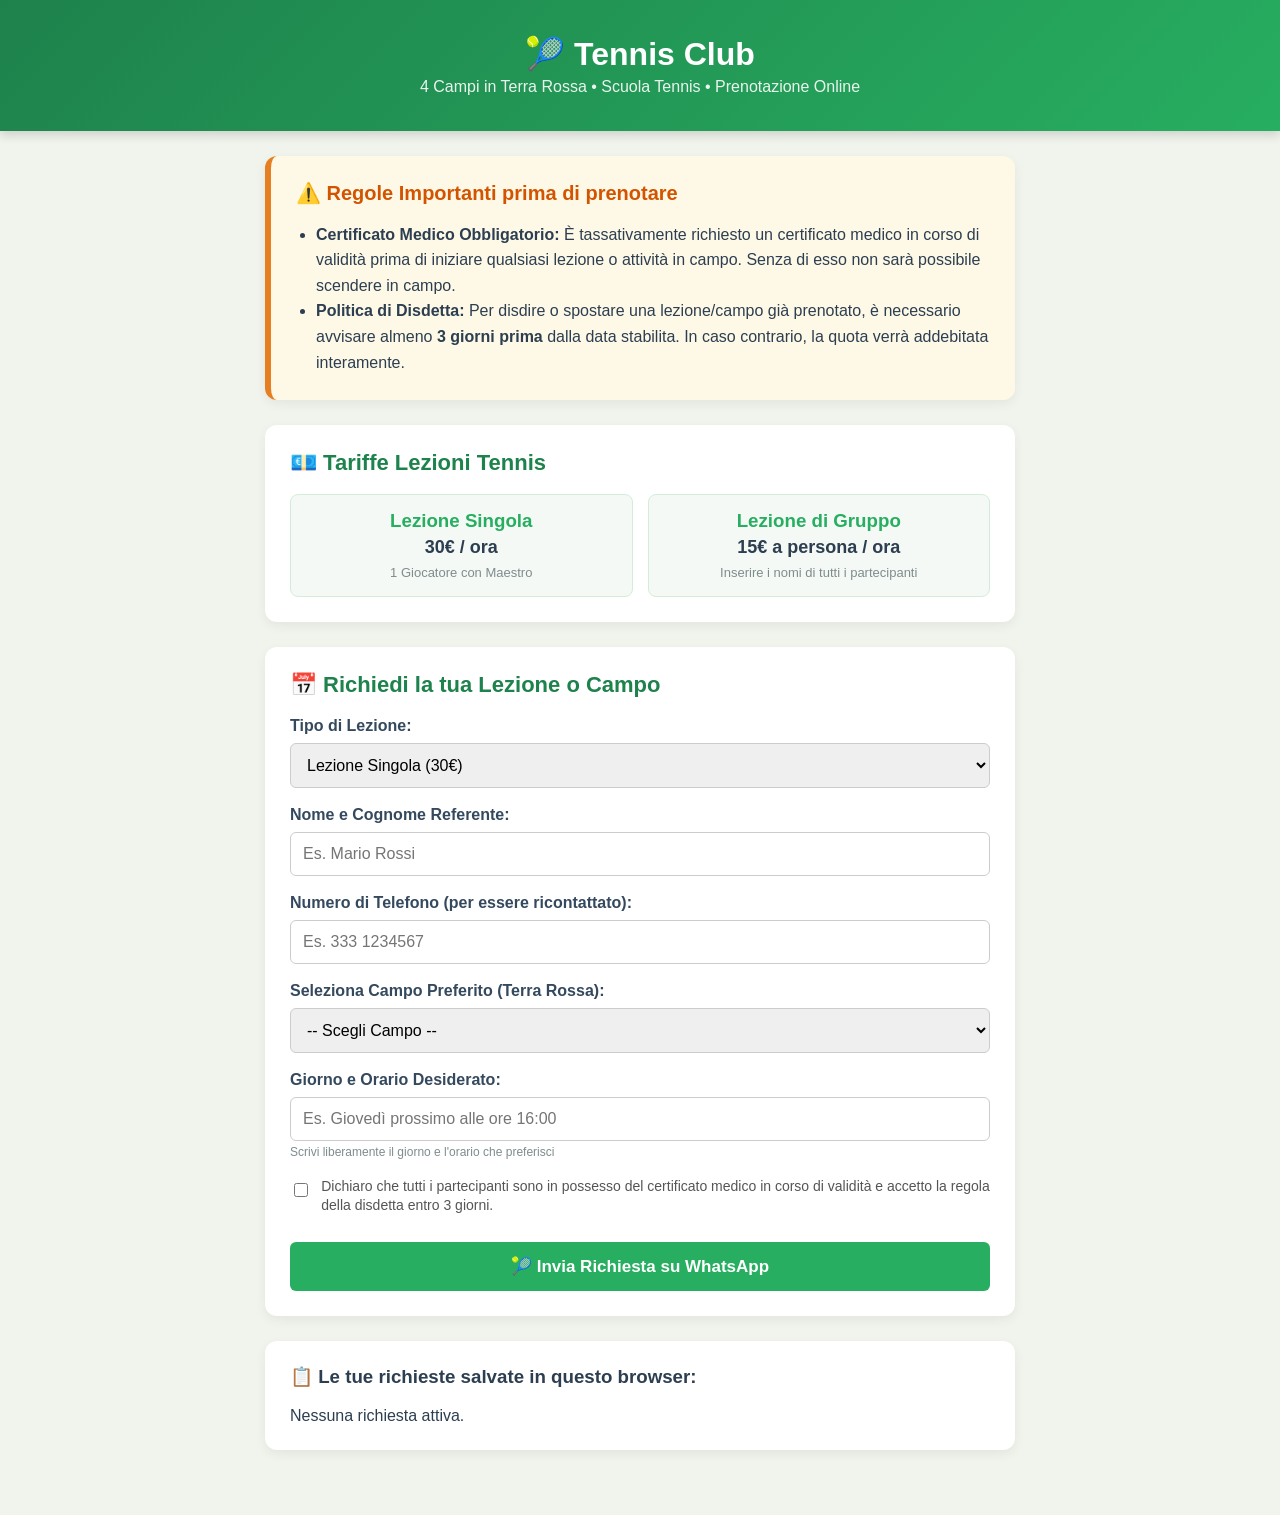
==== index.html @ b9e3d5df "Update index.html" ====
<!DOCTYPE html>
<html lang="it">
<head>
    <meta charset="UTF-8">
    <meta name="viewport" content="width=device-width, initial-scale=1.0">
    <title>Tennis Club - Prenotazioni Campi & Lezioni 🎾</title>
    <link rel="stylesheet" href="style.css">
</head>
<body>

    <!-- Intestazione -->
    <header class="header-club">
        <h1>🎾 Tennis Club</h1>
        <p>4 Campi in Terra Rossa • Scuola Tennis • Prenotazione Online</p>
    </header>

    <div class="container">

        <!-- Sezione Regole e Requisiti -->
        <section class="card alert-card">
            <h2>⚠️ Regole Importanti prima di prenotare</h2>
            <ul>
                <li><strong>Certificato Medico Obbligatorio:</strong> È tassativamente richiesto un certificato medico in corso di validità prima di iniziare qualsiasi lezione o attività in campo. Senza di esso non sarà possibile scendere in campo.</li>
                <li><strong>Politica di Disdetta:</strong> Per disdire o spostare una lezione/campo già prenotato, è necessario avvisare almeno <strong>3 giorni prima</strong> dalla data stabilita. In caso contrario, la quota verrà addebitata interamente.</li>
            </ul>
        </section>

        <!-- Sezione Tariffe e Info Lezioni -->
        <section class="card info-card">
            <h2>💶 Tariffe Lezioni Tennis</h2>
            <div class="tariffe-grid">
                <div class="tariffa-item">
                    <h3>Lezione Singola</h3>
                    <p class="prezzo">30€ / ora</p>
                    <span>1 Giocatore con Maestro</span>
                </div>
                <div class="tariffa-item">
                    <h3>Lezione di Gruppo</h3>
                    <p class="prezzo">15€ a persona / ora</p>
                    <span>Inserire i nomi di tutti i partecipanti</span>
                </div>
            </div>
        </section>

        <!-- Modulo di Prenotazione -->
        <section class="card form-card">
            <h2>📅 Richiedi la tua Lezione o Campo</h2>
            <form id="formTennis">
                <div class="form-group">
                    <label for="tipoLezione">Tipo di Lezione:</label>
                    <select id="tipoLezione" required>
                        <option value="Singola">Lezione Singola (30€)</option>
                        <option value="Gruppo">Lezione di Gruppo (15€ / persona)</option>
                    </select>
                </div>

                <div class="form-group">
                    <label for="nome">Nome e Cognome Referente:</label>
                    <input type="text" id="nome" required placeholder="Es. Mario Rossi">
                </div>

                <div class="form-group">
                    <label for="telefono">Numero di Telefono (per essere ricontattato):</label>
                    <input type="tel" id="telefono" required placeholder="Es. 333 1234567">
                </div>

                <!-- Campo dinamico per i partecipanti del gruppo -->
                <div class="form-group" id="gruppoPartecipanti" style="display: none;">
                    <label for="partecipanti">Nomi degli altri Partecipanti del Gruppo:</label>
                    <input type="text" id="partecipanti" placeholder="Es. Luca Bianchi, Marco Verdi, Anna Neri">
                    <small>Inserisci i nomi separati da virgola</small>
                </div>

                <div class="form-group">
                    <label for="campo">Seleziona Campo Preferito (Terra Rossa):</label>
                    <select id="campo" required>
                        <option value="">-- Scegli Campo --</option>
                        <option value="Campo 1">Campo 1 (dalle 9:30 alle 22:30)</option>
                        <option value="Campo 2">Campo 2 (dalle 9:00 alle 22:00)</option>
                        <option value="Campo 3">Campo 3 (dalle 9:30 alle 22:30)</option>
                        <option value="Campo 4">Campo 4 (dalle 9:00 alle 22:00)</option>
                    </select>
                </div>

                <div class="form-group">
                    <label for="dataOrarioDesiderato">Giorno e Orario Desiderato:</label>
                    <input type="text" id="dataOrarioDesiderato" required placeholder="Es. Giovedì prossimo alle ore 16:00">
                    <small>Scrivi liberamente il giorno e l'orario che preferisci</small>
                </div>

                <div class="form-group checkbox-group">
                    <input type="checkbox" id="confermaCertificato" required>
                    <label for="confermaCertificato">Dichiaro che tutti i partecipanti sono in possesso del certificato medico in corso di validità e accetto la regola della disdetta entro 3 giorni.</label>
                </div>

                <button type="submit">🎾 Invia Richiesta su WhatsApp</button>
            </form>

            <div id="alertMessaggio" class="messaggio">✅ Verrai reindirizzato a WhatsApp per inviare la richiesta!</div>
        </section>

        <!-- Sezione Richieste Salvate Locale -->
        <section class="card lista-prenotazioni">
            <h3>📋 Le tue richieste salvate in questo browser:</h3>
            <div id="contenitoreLista">Nessuna richiesta attiva.</div>
        </section>

    </div>

    <script src="script.js"></script>
</body>
</html>
---- style.css ----
body {
    font-family: 'Segoe UI', Tahoma, Geneva, Verdana, sans-serif;
    background-color: #f0f4ec;
    margin: 0;
    padding: 0 0 40px 0;
    color: #2c3e50;
}

.header-club {
    background: linear-gradient(135deg, #1e824c, #27ae60);
    color: white;
    text-align: center;
    padding: 35px 20px;
    margin-bottom: 25px;
    box-shadow: 0 4px 10px rgba(0,0,0,0.15);
}

.header-club h1 {
    margin: 0;
    font-size: 32px;
}

.header-club p {
    margin: 5px 0 0 0;
    opacity: 0.9;
}

.container {
    max-width: 750px;
    margin: 0 auto;
    padding: 0 15px;
}

.card {
    background: white;
    padding: 25px;
    border-radius: 12px;
    box-shadow: 0 4px 12px rgba(0,0,0,0.06);
    margin-bottom: 25px;
}

.alert-card {
    border-left: 6px solid #e67e22;
    background-color: #fef9e7;
}

.alert-card h2 {
    color: #d35400;
    margin-top: 0;
    font-size: 20px;
}

.alert-card ul {
    margin: 0;
    padding-left: 20px;
    line-height: 1.6;
}

.info-card h2, .form-card h2 {
    margin-top: 0;
    color: #1e824c;
    font-size: 22px;
}

.tariffe-grid {
    display: flex;
    gap: 15px;
}

.tariffa-item {
    flex: 1;
    background: #f4f9f5;
    padding: 15px;
    border-radius: 8px;
    border: 1px solid #d4edda;
    text-align: center;
}

.tariffa-item h3 {
    margin: 0 0 5px 0;
    color: #27ae60;
}

.tariffa-item .prezzo {
    font-size: 18px;
    margin: 0 0 5px 0;
    font-weight: bold;
    color: #2c3e50;
}

.tariffa-item span {
    font-size: 13px;
    color: #7f8c8d;
}

.form-group {
    margin-bottom: 18px;
}

.form-group small {
    display: block;
    margin-top: 4px;
    color: #7f8c8d;
    font-size: 12px;
}

label {
    display: block;
    margin-bottom: 8px;
    font-weight: bold;
    color: #34495e;
}

input[type="text"], input[type="tel"], select {
    width: 100%;
    padding: 12px;
    border: 1px solid #ccc;
    border-radius: 6px;
    box-sizing: border-box;
    font-size: 16px;
}

.checkbox-group {
    display: flex;
    align-items: flex-start;
    gap: 10px;
}

.checkbox-group input {
    margin-top: 4px;
    width: 18px;
    height: 18px;
}

.checkbox-group label {
    font-weight: normal;
    font-size: 14px;
    color: #555;
    line-height: 1.4;
}

button {
    background-color: #27ae60;
    color: white;
    border: none;
    padding: 14px 20px;
    font-size: 17px;
    border-radius: 6px;
    cursor: pointer;
    width: 100%;
    font-weight: bold;
    transition: background 0.2s;
}

button:hover {
    background-color: #219150;
}

.messaggio {
    margin-top: 15px;
    padding: 12px;
    background-color: #d4edda;
    color: #155724;
    border: 1px solid #c3e6cb;
    border-radius: 6px;
    text-align: center;
    display: none;
    font-weight: bold;
}

.lista-prenotazioni h3 {
    margin-top: 0;
}

.item-prenotazione {
    background: #fdfefe;
    padding: 12px 15px;
    margin-bottom: 10px;
    border-radius: 6px;
    border-left: 5px solid #27ae60;
    display: flex;
    justify-content: space-between;
    align-items: center;
    border: 1px solid #eee;
}

.btn-cancella {
    background-color: #e74c3c;
    color: white;
    border: none;
    padding: 6px 12px;
    border-radius: 4px;
    cursor: pointer;
    font-size: 12px;
    width: auto;
}

.btn-cancella:hover {
    background-color: #c0392b;
}

@media (max-width: 600px) {
    .tariffe-grid {
        flex-direction: column;
    }
}
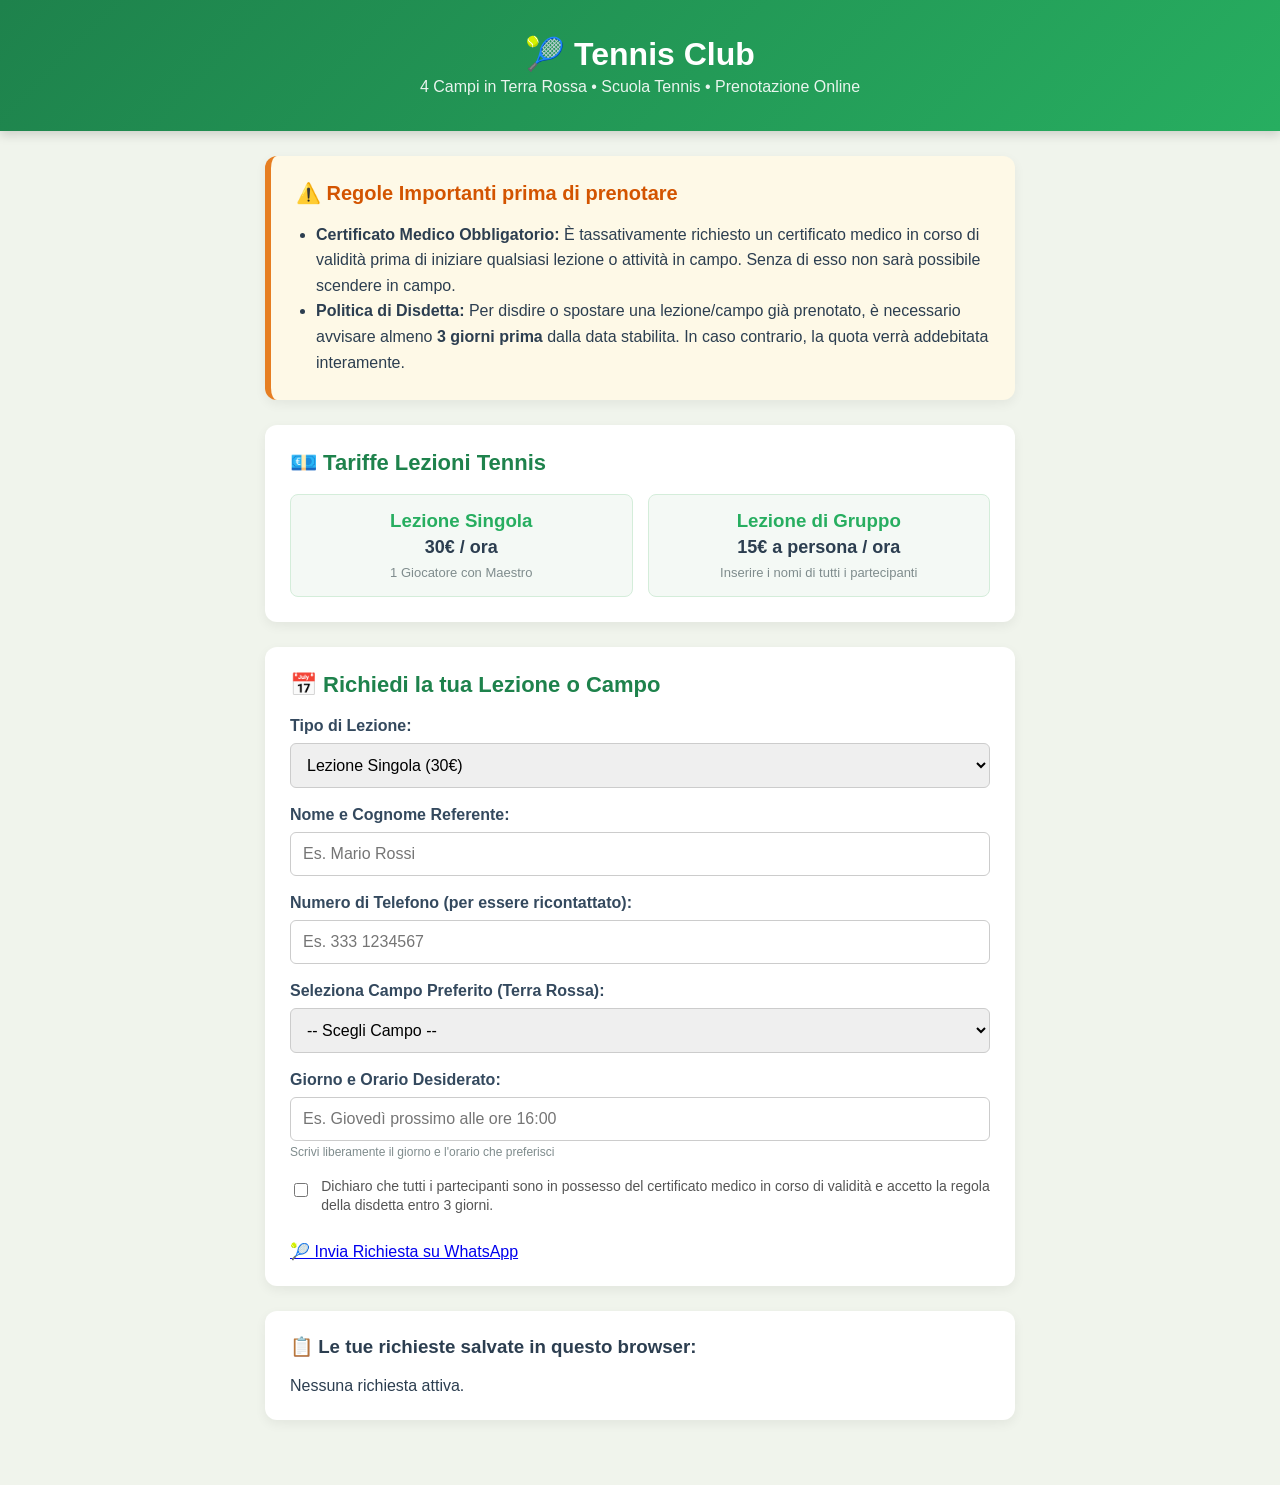
==== commit 014b9367: "Update index.html" ====
--- a/index.html
+++ b/index.html
@@ -93,10 +93,11 @@
                     <label for="confermaCertificato">Dichiaro che tutti i partecipanti sono in possesso del certificato medico in corso di validità e accetto la regola della disdetta entro 3 giorni.</label>
                 </div>
 
-                <button type="submit">🎾 Invia Richiesta su WhatsApp</button>
+                <!-- Link nativo WhatsApp camuffato da pulsante -->
+                <a id="btnWhatsApp" href="#" target="_blank" class="btn-whatsapp">🎾 Invia Richiesta su WhatsApp</a>
             </form>
 
-            <div id="alertMessaggio" class="messaggio">✅ Verrai reindirizzato a WhatsApp per inviare la richiesta!</div>
+            <div id="alertMessaggio" class="messaggio">✅ Richiesta salvata! Clicca sul pulsante WhatsApp per inviarla.</div>
         </section>
 
         <!-- Sezione Richieste Salvate Locale -->
--- a/style.css
+++ b/style.css
@@ -203,4 +203,4 @@
     .tariffe-grid {
         flex-direction: column;
     }
-}+}
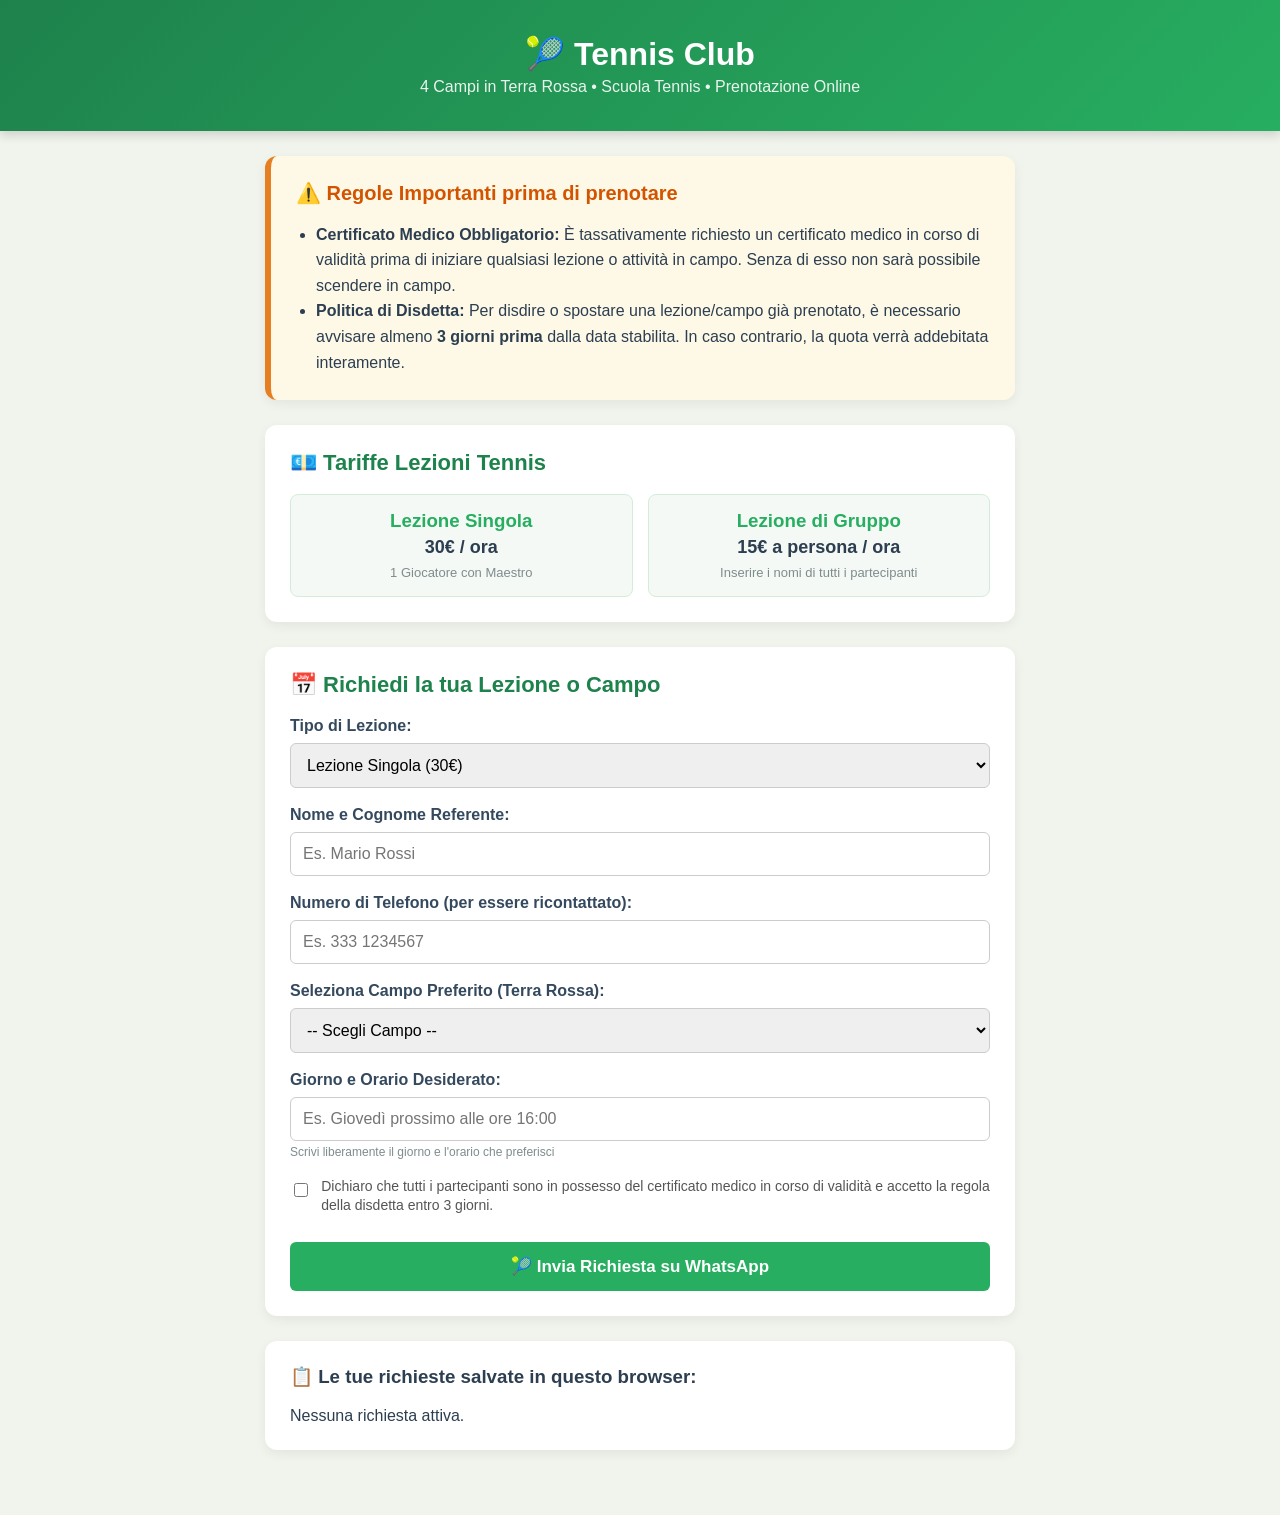
==== commit ebc0c793: "Update index.html" ====
--- a/index.html
+++ b/index.html
@@ -45,7 +45,7 @@
         <!-- Modulo di Prenotazione -->
         <section class="card form-card">
             <h2>📅 Richiedi la tua Lezione o Campo</h2>
-            <form id="formTennis">
+            <div id="formTennis">
                 <div class="form-group">
                     <label for="tipoLezione">Tipo di Lezione:</label>
                     <select id="tipoLezione" required>
@@ -93,11 +93,11 @@
                     <label for="confermaCertificato">Dichiaro che tutti i partecipanti sono in possesso del certificato medico in corso di validità e accetto la regola della disdetta entro 3 giorni.</label>
                 </div>
 
-                <!-- Link nativo WhatsApp camuffato da pulsante -->
-                <a id="btnWhatsApp" href="#" target="_blank" class="btn-whatsapp">🎾 Invia Richiesta su WhatsApp</a>
-            </form>
+                <!-- Pulsante interattivo diretto -->
+                <button type="button" id="btnInviaWhatsApp" class="btn-whatsapp">🎾 Invia Richiesta su WhatsApp</button>
+            </div>
 
-            <div id="alertMessaggio" class="messaggio">✅ Richiesta salvata! Clicca sul pulsante WhatsApp per inviarla.</div>
+            <div id="alertMessaggio" class="messaggio">✅ Richiesta salvata nel browser!</div>
         </section>
 
         <!-- Sezione Richieste Salvate Locale -->
--- a/style.css
+++ b/style.css
@@ -139,20 +139,25 @@
     line-height: 1.4;
 }
 
-button {
+/* Stile del link WhatsApp trasformato in pulsante */
+.btn-whatsapp {
+    display: block;
     background-color: #27ae60;
     color: white;
     border: none;
     padding: 14px 20px;
     font-size: 17px;
     border-radius: 6px;
+    text-align: center;
+    text-decoration: none;
+    width: 100%;
+    box-sizing: border-box;
+    font-weight: bold;
+    transition: background 0.2s;
     cursor: pointer;
-    width: 100%;
-    font-weight: bold;
-    transition: background 0.2s;
-}
-
-button:hover {
+}
+
+.btn-whatsapp:hover {
     background-color: #219150;
 }
 
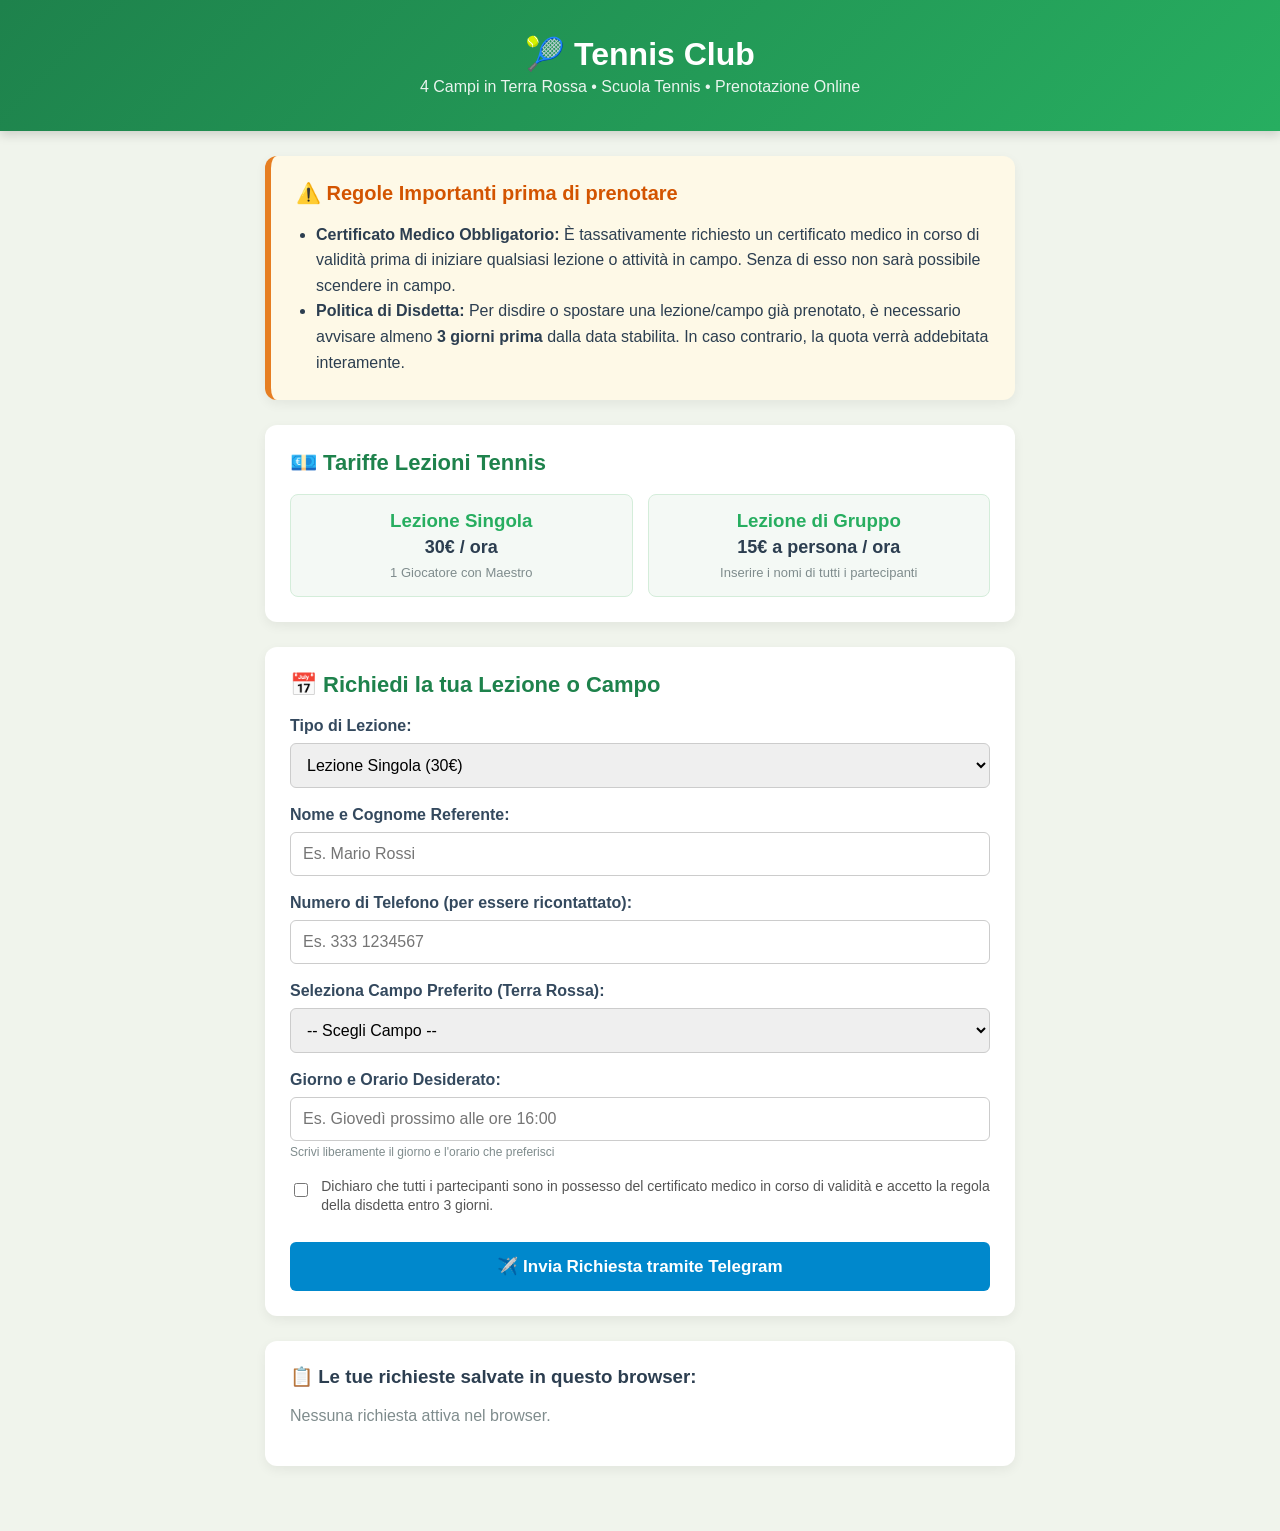
==== commit edf585a4: "Add files via upload" ====
--- a/index.html
+++ b/index.html
@@ -1,14 +1,9 @@
+<!-- Intestazione -->
 <!DOCTYPE html>
-<html lang="it">
-<head>
-    <meta charset="UTF-8">
-    <meta name="viewport" content="width=device-width, initial-scale=1.0">
-    <title>Tennis Club - Prenotazioni Campi & Lezioni 🎾</title>
-    <link rel="stylesheet" href="style.css">
-</head>
-<body>
+<meta charset="UTF-8">
+<link rel="stylesheet" href="style.css">
+<html lang="en">
 
-    <!-- Intestazione -->
     <header class="header-club">
         <h1>🎾 Tennis Club</h1>
         <p>4 Campi in Terra Rossa • Scuola Tennis • Prenotazione Online</p>
@@ -45,7 +40,7 @@
         <!-- Modulo di Prenotazione -->
         <section class="card form-card">
             <h2>📅 Richiedi la tua Lezione o Campo</h2>
-            <div id="formTennis">
+            <form id="formTennis">
                 <div class="form-group">
                     <label for="tipoLezione">Tipo di Lezione:</label>
                     <select id="tipoLezione" required>
@@ -93,11 +88,10 @@
                     <label for="confermaCertificato">Dichiaro che tutti i partecipanti sono in possesso del certificato medico in corso di validità e accetto la regola della disdetta entro 3 giorni.</label>
                 </div>
 
-                <!-- Pulsante interattivo diretto -->
-                <button type="button" id="btnInviaWhatsApp" class="btn-whatsapp">🎾 Invia Richiesta su WhatsApp</button>
-            </div>
+                <button type="submit" class="btn-telegram">✈️ Invia Richiesta tramite Telegram</button>
+            </form>
 
-            <div id="alertMessaggio" class="messaggio">✅ Richiesta salvata nel browser!</div>
+            <div id="alertMessaggio" class="messaggio" style="display: none;">✅ Richiesta inviata con successo al Tennis Club! Ti ricontatteremo presto.</div>
         </section>
 
         <!-- Sezione Richieste Salvate Locale -->
@@ -109,5 +103,5 @@
     </div>
 
     <script src="script.js"></script>
-</body>
+
 </html>
--- a/style.css
+++ b/style.css
@@ -1,211 +1,205 @@
 body {
-    font-family: 'Segoe UI', Tahoma, Geneva, Verdana, sans-serif;
-    background-color: #f0f4ec;
-    margin: 0;
-    padding: 0 0 40px 0;
-    color: #2c3e50;
+font-family: 'Segoe UI', Tahoma, Geneva, Verdana, sans-serif;
+background-color: #f0f4ec;
+margin: 0;
+padding: 0 0 40px 0;
+color: #2c3e50;
 }
 
 .header-club {
-    background: linear-gradient(135deg, #1e824c, #27ae60);
-    color: white;
-    text-align: center;
-    padding: 35px 20px;
-    margin-bottom: 25px;
-    box-shadow: 0 4px 10px rgba(0,0,0,0.15);
+background: linear-gradient(135deg, #1e824c, #27ae60);
+color: white;
+text-align: center;
+padding: 35px 20px;
+margin-bottom: 25px;
+box-shadow: 0 4px 10px rgba(0,0,0,0.15);
 }
 
 .header-club h1 {
-    margin: 0;
-    font-size: 32px;
+margin: 0;
+font-size: 32px;
 }
 
 .header-club p {
-    margin: 5px 0 0 0;
-    opacity: 0.9;
+margin: 5px 0 0 0;
+opacity: 0.9;
 }
 
 .container {
-    max-width: 750px;
-    margin: 0 auto;
-    padding: 0 15px;
+max-width: 750px;
+margin: 0 auto;
+padding: 0 15px;
 }
 
 .card {
-    background: white;
-    padding: 25px;
-    border-radius: 12px;
-    box-shadow: 0 4px 12px rgba(0,0,0,0.06);
-    margin-bottom: 25px;
+background: white;
+padding: 25px;
+border-radius: 12px;
+box-shadow: 0 4px 12px rgba(0,0,0,0.06);
+margin-bottom: 25px;
 }
 
 .alert-card {
-    border-left: 6px solid #e67e22;
-    background-color: #fef9e7;
+border-left: 6px solid #e67e22;
+background-color: #fef9e7;
 }
 
 .alert-card h2 {
-    color: #d35400;
-    margin-top: 0;
-    font-size: 20px;
+color: #d35400;
+margin-top: 0;
+font-size: 20px;
 }
 
 .alert-card ul {
-    margin: 0;
-    padding-left: 20px;
-    line-height: 1.6;
+margin: 0;
+padding-left: 20px;
+line-height: 1.6;
 }
 
 .info-card h2, .form-card h2 {
-    margin-top: 0;
-    color: #1e824c;
-    font-size: 22px;
+margin-top: 0;
+color: #1e824c;
+font-size: 22px;
 }
 
 .tariffe-grid {
-    display: flex;
-    gap: 15px;
+display: flex;
+gap: 15px;
 }
 
 .tariffa-item {
-    flex: 1;
-    background: #f4f9f5;
-    padding: 15px;
-    border-radius: 8px;
-    border: 1px solid #d4edda;
-    text-align: center;
+flex: 1;
+background: #f4f9f5;
+padding: 15px;
+border-radius: 8px;
+border: 1px solid #d4edda;
+text-align: center;
 }
 
 .tariffa-item h3 {
-    margin: 0 0 5px 0;
-    color: #27ae60;
+margin: 0 0 5px 0;
+color: #27ae60;
 }
 
 .tariffa-item .prezzo {
-    font-size: 18px;
-    margin: 0 0 5px 0;
-    font-weight: bold;
-    color: #2c3e50;
+font-size: 18px;
+margin: 0 0 5px 0;
+font-weight: bold;
+color: #2c3e50;
 }
 
 .tariffa-item span {
-    font-size: 13px;
-    color: #7f8c8d;
+font-size: 13px;
+color: #7f8c8d;
 }
 
 .form-group {
-    margin-bottom: 18px;
+margin-bottom: 18px;
 }
 
 .form-group small {
-    display: block;
-    margin-top: 4px;
-    color: #7f8c8d;
-    font-size: 12px;
+display: block;
+margin-top: 4px;
+color: #7f8c8d;
+font-size: 12px;
 }
 
 label {
-    display: block;
-    margin-bottom: 8px;
-    font-weight: bold;
-    color: #34495e;
+display: block;
+margin-bottom: 8px;
+font-weight: bold;
+color: #34495e;
 }
 
 input[type="text"], input[type="tel"], select {
-    width: 100%;
-    padding: 12px;
-    border: 1px solid #ccc;
-    border-radius: 6px;
-    box-sizing: border-box;
-    font-size: 16px;
+width: 100%;
+padding: 12px;
+border: 1px solid #ccc;
+border-radius: 6px;
+box-sizing: border-box;
+font-size: 16px;
 }
 
 .checkbox-group {
-    display: flex;
-    align-items: flex-start;
-    gap: 10px;
+display: flex;
+align-items: flex-start;
+gap: 10px;
 }
 
 .checkbox-group input {
-    margin-top: 4px;
-    width: 18px;
-    height: 18px;
+margin-top: 4px;
+width: 18px;
+height: 18px;
 }
 
 .checkbox-group label {
-    font-weight: normal;
-    font-size: 14px;
-    color: #555;
-    line-height: 1.4;
-}
-
-/* Stile del link WhatsApp trasformato in pulsante */
-.btn-whatsapp {
-    display: block;
-    background-color: #27ae60;
-    color: white;
-    border: none;
-    padding: 14px 20px;
-    font-size: 17px;
-    border-radius: 6px;
-    text-align: center;
-    text-decoration: none;
-    width: 100%;
-    box-sizing: border-box;
-    font-weight: bold;
-    transition: background 0.2s;
-    cursor: pointer;
-}
-
-.btn-whatsapp:hover {
-    background-color: #219150;
+font-weight: normal;
+font-size: 14px;
+color: #555;
+line-height: 1.4;
+}
+
+.btn-telegram {
+background-color: #0088cc;
+color: white;
+border: none;
+padding: 14px 20px;
+font-size: 17px;
+border-radius: 6px;
+cursor: pointer;
+width: 100%;
+font-weight: bold;
+transition: background 0.2s;
+}
+
+.btn-telegram:hover {
+background-color: #006699;
 }
 
 .messaggio {
-    margin-top: 15px;
-    padding: 12px;
-    background-color: #d4edda;
-    color: #155724;
-    border: 1px solid #c3e6cb;
-    border-radius: 6px;
-    text-align: center;
-    display: none;
-    font-weight: bold;
+margin-top: 15px;
+padding: 12px;
+background-color: #d4edda;
+color: #155724;
+border: 1px solid #c3e6cb;
+border-radius: 6px;
+text-align: center;
+font-weight: bold;
 }
 
 .lista-prenotazioni h3 {
-    margin-top: 0;
+margin-top: 0;
 }
 
 .item-prenotazione {
-    background: #fdfefe;
-    padding: 12px 15px;
-    margin-bottom: 10px;
-    border-radius: 6px;
-    border-left: 5px solid #27ae60;
-    display: flex;
-    justify-content: space-between;
-    align-items: center;
-    border: 1px solid #eee;
+background: #fdfefe;
+padding: 12px 15px;
+margin-bottom: 10px;
+border-radius: 6px;
+border-left: 5px solid #0088cc;
+display: flex;
+justify-content: space-between;
+align-items: center;
+border: 1px solid #eee;
 }
 
 .btn-cancella {
-    background-color: #e74c3c;
-    color: white;
-    border: none;
-    padding: 6px 12px;
-    border-radius: 4px;
-    cursor: pointer;
-    font-size: 12px;
-    width: auto;
+background-color: #e74c3c;
+color: white;
+border: none;
+padding: 6px 12px;
+border-radius: 4px;
+cursor: pointer;
+font-size: 12px;
+width: auto;
 }
 
 .btn-cancella:hover {
-    background-color: #c0392b;
+background-color: #c0392b;
 }
 
 @media (max-width: 600px) {
-    .tariffe-grid {
-        flex-direction: column;
-    }
-}
+.tariffe-grid {
+flex-direction: column;
+}
+}
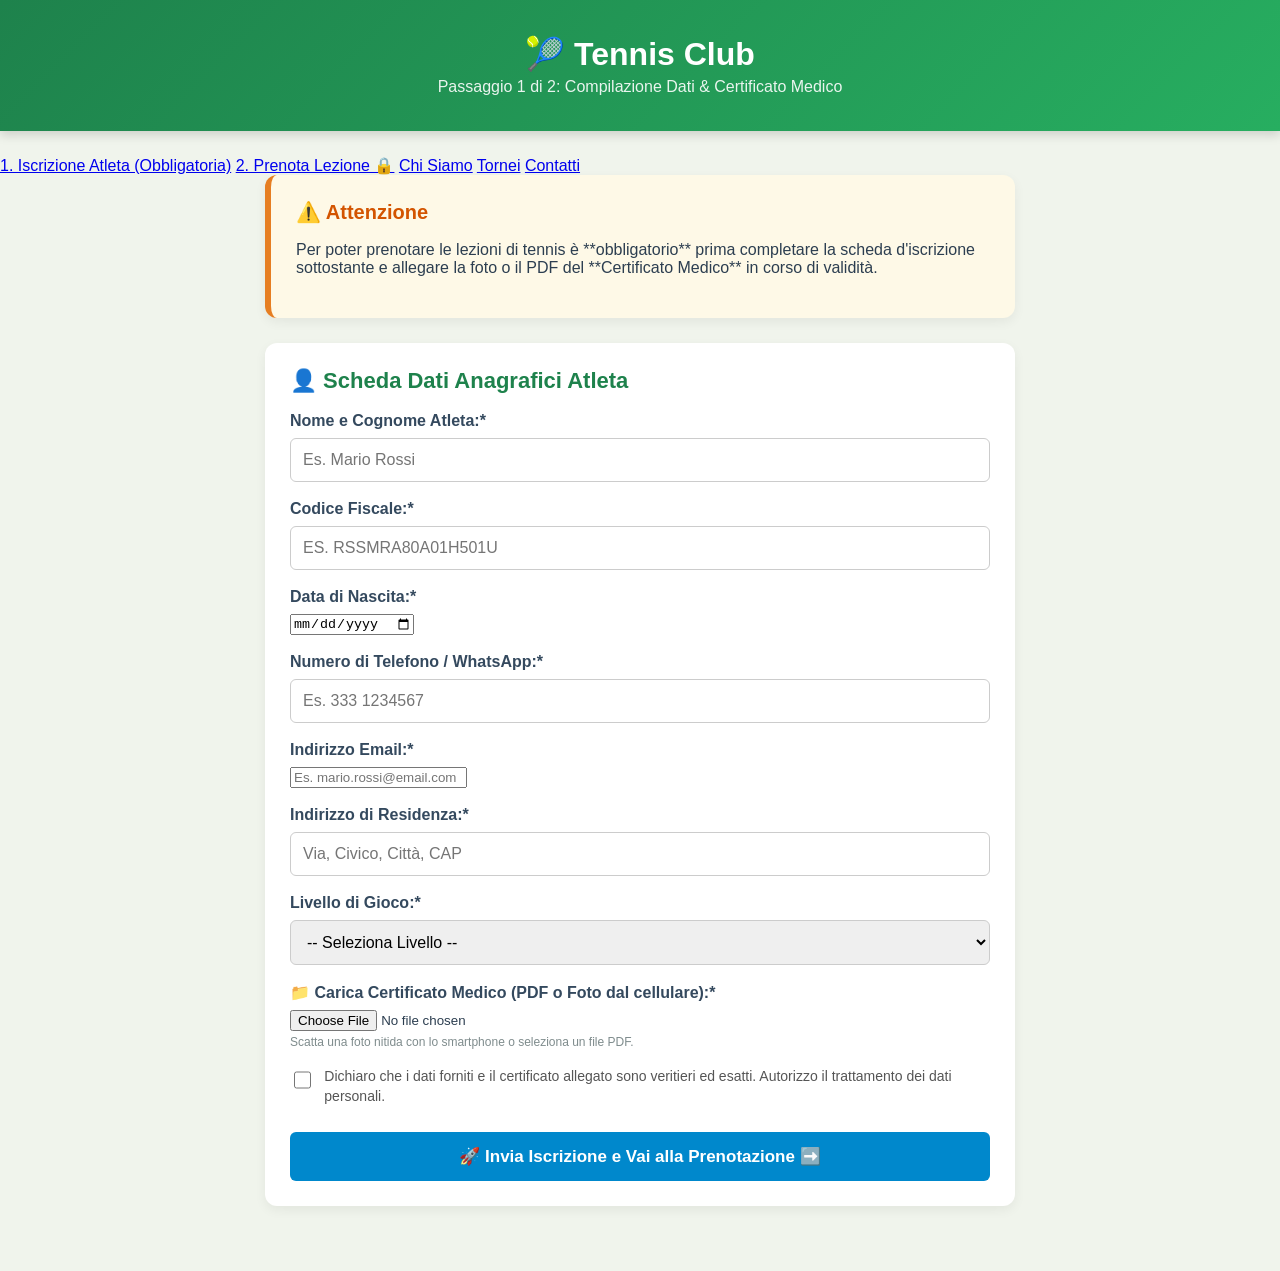
==== commit 3348d4ed: "Update index.html" ====
--- a/index.html
+++ b/index.html
@@ -1,107 +1,106 @@
-<!-- Intestazione -->
 <!DOCTYPE html>
-<meta charset="UTF-8">
-<link rel="stylesheet" href="style.css">
-<html lang="en">
+<html lang="it">
+<head>
+    <meta charset="UTF-8">
+    <meta name="viewport" content="width=device-width, initial-scale=1.0">
+    <title>Tennis Club - Passaggio 1: Iscrizione Atleta 🎾</title>
+    <link rel="stylesheet" href="style.css">
+</head>
+<body>
 
+    <!-- Intestazione -->
     <header class="header-club">
         <h1>🎾 Tennis Club</h1>
-        <p>4 Campi in Terra Rossa • Scuola Tennis • Prenotazione Online</p>
+        <p>Passaggio 1 di 2: Compilazione Dati & Certificato Medico</p>
     </header>
+
+    <!-- Navbar con stato di avanzamento -->
+    <nav class="navbar">
+        <a href="index.html" class="active">1. Iscrizione Atleta (Obbligatoria)</a>
+        <a href="#" class="disabled-link" title="Completa prima l'iscrizione">2. Prenota Lezione 🔒</a>
+        <a href="chi-siamo.html">Chi Siamo</a>
+        <a href="tornei.html">Tornei</a>
+        <a href="contatti.html">Contatti</a>
+    </nav>
 
     <div class="container">
 
         <!-- Sezione Regole e Requisiti -->
         <section class="card alert-card">
-            <h2>⚠️ Regole Importanti prima di prenotare</h2>
-            <ul>
-                <li><strong>Certificato Medico Obbligatorio:</strong> È tassativamente richiesto un certificato medico in corso di validità prima di iniziare qualsiasi lezione o attività in campo. Senza di esso non sarà possibile scendere in campo.</li>
-                <li><strong>Politica di Disdetta:</strong> Per disdire o spostare una lezione/campo già prenotato, è necessario avvisare almeno <strong>3 giorni prima</strong> dalla data stabilita. In caso contrario, la quota verrà addebitata interamente.</li>
-            </ul>
+            <h2>⚠️ Attenzione</h2>
+            <p>Per poter prenotare le lezioni di tennis è **obbligatorio** prima completare la scheda d'iscrizione sottostante e allegare la foto o il PDF del **Certificato Medico** in corso di validità.</p>
         </section>
 
-        <!-- Sezione Tariffe e Info Lezioni -->
-        <section class="card info-card">
-            <h2>💶 Tariffe Lezioni Tennis</h2>
-            <div class="tariffe-grid">
-                <div class="tariffa-item">
-                    <h3>Lezione Singola</h3>
-                    <p class="prezzo">30€ / ora</p>
-                    <span>1 Giocatore con Maestro</span>
+        <!-- Modulo Iscrizione Atleta -->
+        <section class="card form-card">
+            <h2>👤 Scheda Dati Anagrafici Atleta</h2>
+            <form id="formIscrizione">
+                
+                <div class="form-group">
+                    <label for="nomeAtleta">Nome e Cognome Atleta:*</label>
+                    <input type="text" id="nomeAtleta" required placeholder="Es. Mario Rossi">
                 </div>
-                <div class="tariffa-item">
-                    <h3>Lezione di Gruppo</h3>
-                    <p class="prezzo">15€ a persona / ora</p>
-                    <span>Inserire i nomi di tutti i partecipanti</span>
+
+                <div class="form-row">
+                    <div class="form-group col">
+                        <label for="codiceFiscale">Codice Fiscale:*</label>
+                        <input type="text" id="codiceFiscale" required placeholder="Es. RSSMRA80A01H501U" style="text-transform: uppercase;">
+                    </div>
+                    <div class="form-group col">
+                        <label for="dataNascita">Data di Nascita:*</label>
+                        <input type="date" id="dataNascita" required>
+                    </div>
                 </div>
-            </div>
-        </section>
 
-        <!-- Modulo di Prenotazione -->
-        <section class="card form-card">
-            <h2>📅 Richiedi la tua Lezione o Campo</h2>
-            <form id="formTennis">
+                <div class="form-row">
+                    <div class="form-group col">
+                        <label for="telefono">Numero di Telefono / WhatsApp:*</label>
+                        <input type="tel" id="telefono" required placeholder="Es. 333 1234567">
+                    </div>
+                    <div class="form-group col">
+                        <label for="email">Indirizzo Email:*</label>
+                        <input type="email" id="email" required placeholder="Es. mario.rossi@email.com">
+                    </div>
+                </div>
+
                 <div class="form-group">
-                    <label for="tipoLezione">Tipo di Lezione:</label>
-                    <select id="tipoLezione" required>
-                        <option value="Singola">Lezione Singola (30€)</option>
-                        <option value="Gruppo">Lezione di Gruppo (15€ / persona)</option>
+                    <label for="indirizzo">Indirizzo di Residenza:*</label>
+                    <input type="text" id="indirizzo" required placeholder="Via, Civico, Città, CAP">
+                </div>
+
+                <div class="form-group">
+                    <label for="livelloTennis">Livello di Gioco:*</label>
+                    <select id="livelloTennis" required>
+                        <option value="">-- Seleziona Livello --</option>
+                        <option value="Principiante Assoluto">Principiante Assoluto</option>
+                        <option value="Intermedio">Intermedio</option>
+                        <option value="Avanzato / Agonista">Avanzato / Agonista</option>
                     </select>
                 </div>
 
-                <div class="form-group">
-                    <label for="nome">Nome e Cognome Referente:</label>
-                    <input type="text" id="nome" required placeholder="Es. Mario Rossi">
-                </div>
-
-                <div class="form-group">
-                    <label for="telefono">Numero di Telefono (per essere ricontattato):</label>
-                    <input type="tel" id="telefono" required placeholder="Es. 333 1234567">
-                </div>
-
-                <!-- Campo dinamico per i partecipanti del gruppo -->
-                <div class="form-group" id="gruppoPartecipanti" style="display: none;">
-                    <label for="partecipanti">Nomi degli altri Partecipanti del Gruppo:</label>
-                    <input type="text" id="partecipanti" placeholder="Es. Luca Bianchi, Marco Verdi, Anna Neri">
-                    <small>Inserisci i nomi separati da virgola</small>
-                </div>
-
-                <div class="form-group">
-                    <label for="campo">Seleziona Campo Preferito (Terra Rossa):</label>
-                    <select id="campo" required>
-                        <option value="">-- Scegli Campo --</option>
-                        <option value="Campo 1">Campo 1 (dalle 9:30 alle 22:30)</option>
-                        <option value="Campo 2">Campo 2 (dalle 9:00 alle 22:00)</option>
-                        <option value="Campo 3">Campo 3 (dalle 9:30 alle 22:30)</option>
-                        <option value="Campo 4">Campo 4 (dalle 9:00 alle 22:00)</option>
-                    </select>
-                </div>
-
-                <div class="form-group">
-                    <label for="dataOrarioDesiderato">Giorno e Orario Desiderato:</label>
-                    <input type="text" id="dataOrarioDesiderato" required placeholder="Es. Giovedì prossimo alle ore 16:00">
-                    <small>Scrivi liberamente il giorno e l'orario che preferisci</small>
+                <!-- Caricamento Certificato Medico (PDF o Foto) -->
+                <div class="form-group upload-box">
+                    <label for="certificatoMedico">📁 Carica Certificato Medico (PDF o Foto dal cellulare):*</label>
+                    <input type="file" id="certificatoMedico" accept="image/*,application/pdf" capture="environment" required>
+                    <small>Scatta una foto nitida con lo smartphone o seleziona un file PDF.</small>
+                    <div id="filePreview" class="file-preview"></div>
                 </div>
 
                 <div class="form-group checkbox-group">
-                    <input type="checkbox" id="confermaCertificato" required>
-                    <label for="confermaCertificato">Dichiaro che tutti i partecipanti sono in possesso del certificato medico in corso di validità e accetto la regola della disdetta entro 3 giorni.</label>
+                    <input type="checkbox" id="consensoPrivacy" required>
+                    <label for="consensoPrivacy">Dichiaro che i dati forniti e il certificato allegato sono veritieri ed esatti. Autorizzo il trattamento dei dati personali.</label>
                 </div>
 
-                <button type="submit" class="btn-telegram">✈️ Invia Richiesta tramite Telegram</button>
+                <button type="submit" class="btn-telegram">🚀 Invia Iscrizione e Vai alla Prenotazione ➡️</button>
             </form>
 
-            <div id="alertMessaggio" class="messaggio" style="display: none;">✅ Richiesta inviata con successo al Tennis Club! Ti ricontatteremo presto.</div>
-        </section>
-
-        <!-- Sezione Richieste Salvate Locale -->
-        <section class="card lista-prenotazioni">
-            <h3>📋 Le tue richieste salvate in questo browser:</h3>
-            <div id="contenitoreLista">Nessuna richiesta attiva.</div>
+            <div id="alertMessaggio" class="messaggio" style="display: none;">
+                ✅ Iscrizione inviata con successo! Reindirizzamento alla pagina prenotazioni in corso...
+            </div>
         </section>
 
     </div>
 
     <script src="script.js"></script>
-
+</body>
 </html>
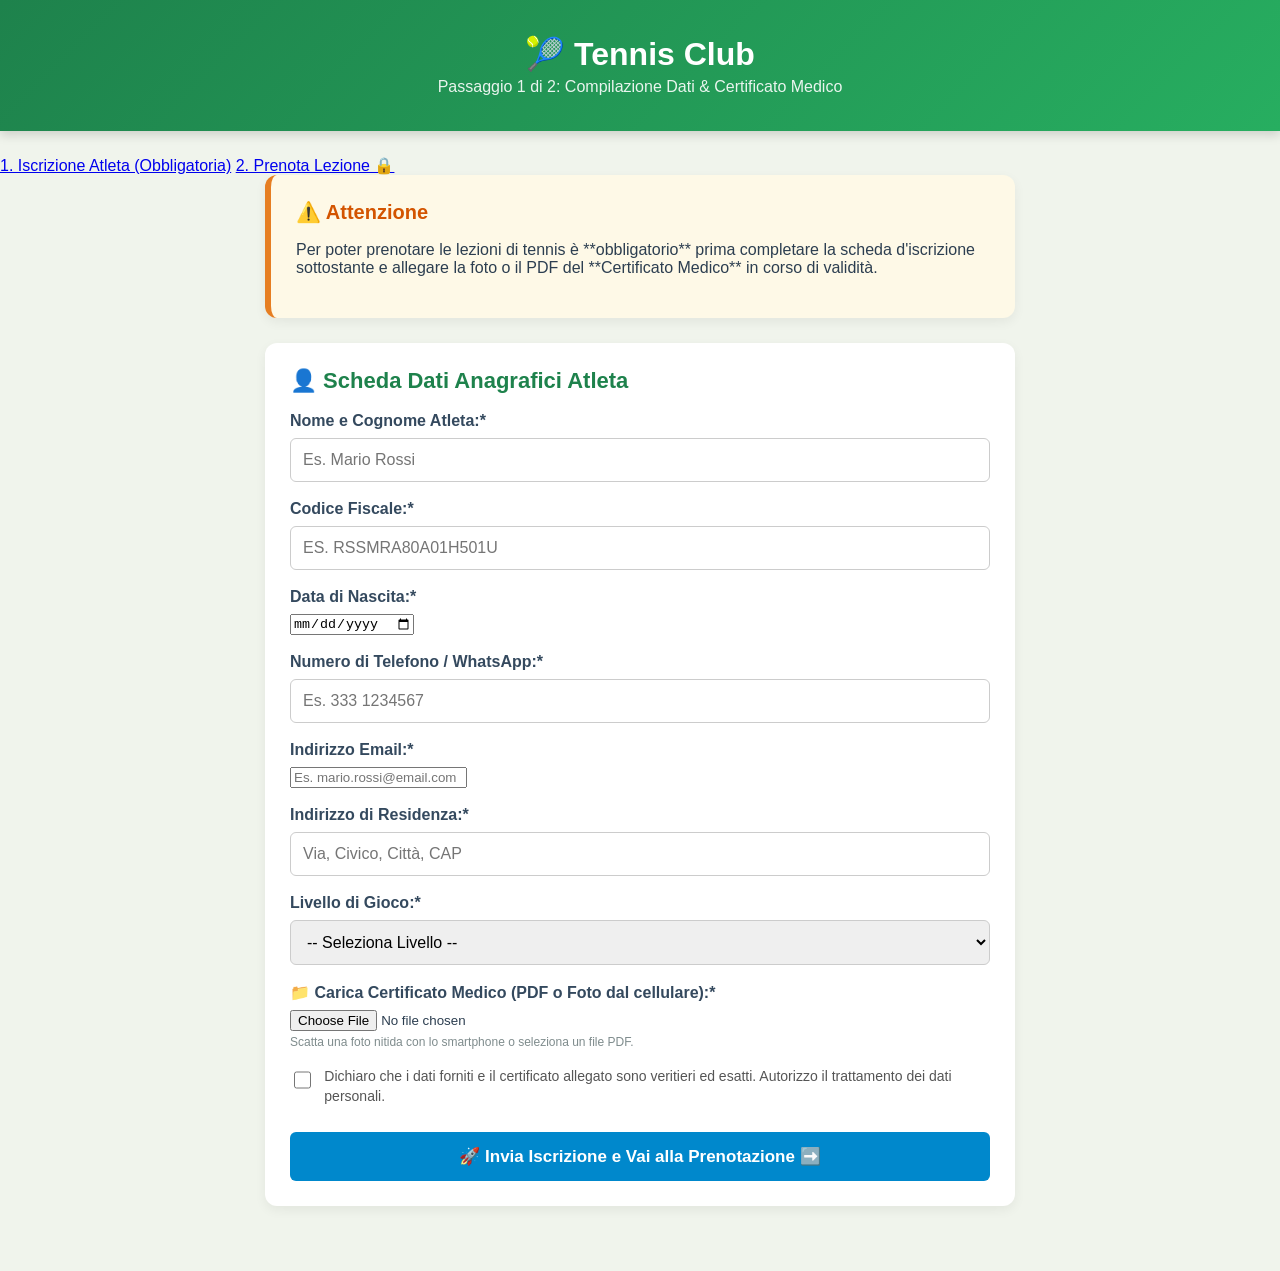
==== commit a93b84f4: "Update index.html" ====
--- a/index.html
+++ b/index.html
@@ -18,9 +18,6 @@
     <nav class="navbar">
         <a href="index.html" class="active">1. Iscrizione Atleta (Obbligatoria)</a>
         <a href="#" class="disabled-link" title="Completa prima l'iscrizione">2. Prenota Lezione 🔒</a>
-        <a href="chi-siamo.html">Chi Siamo</a>
-        <a href="tornei.html">Tornei</a>
-        <a href="contatti.html">Contatti</a>
     </nav>
 
     <div class="container">
--- a/style.css
+++ b/style.css
@@ -202,4 +202,9 @@
 .tariffe-grid {
 flex-direction: column;
 }
-}+.navbar a.disabled-link {
+    color: #a0a0a0;
+    cursor: not-allowed;
+    opacity: 0.6;
+    pointer-events: none;
+}
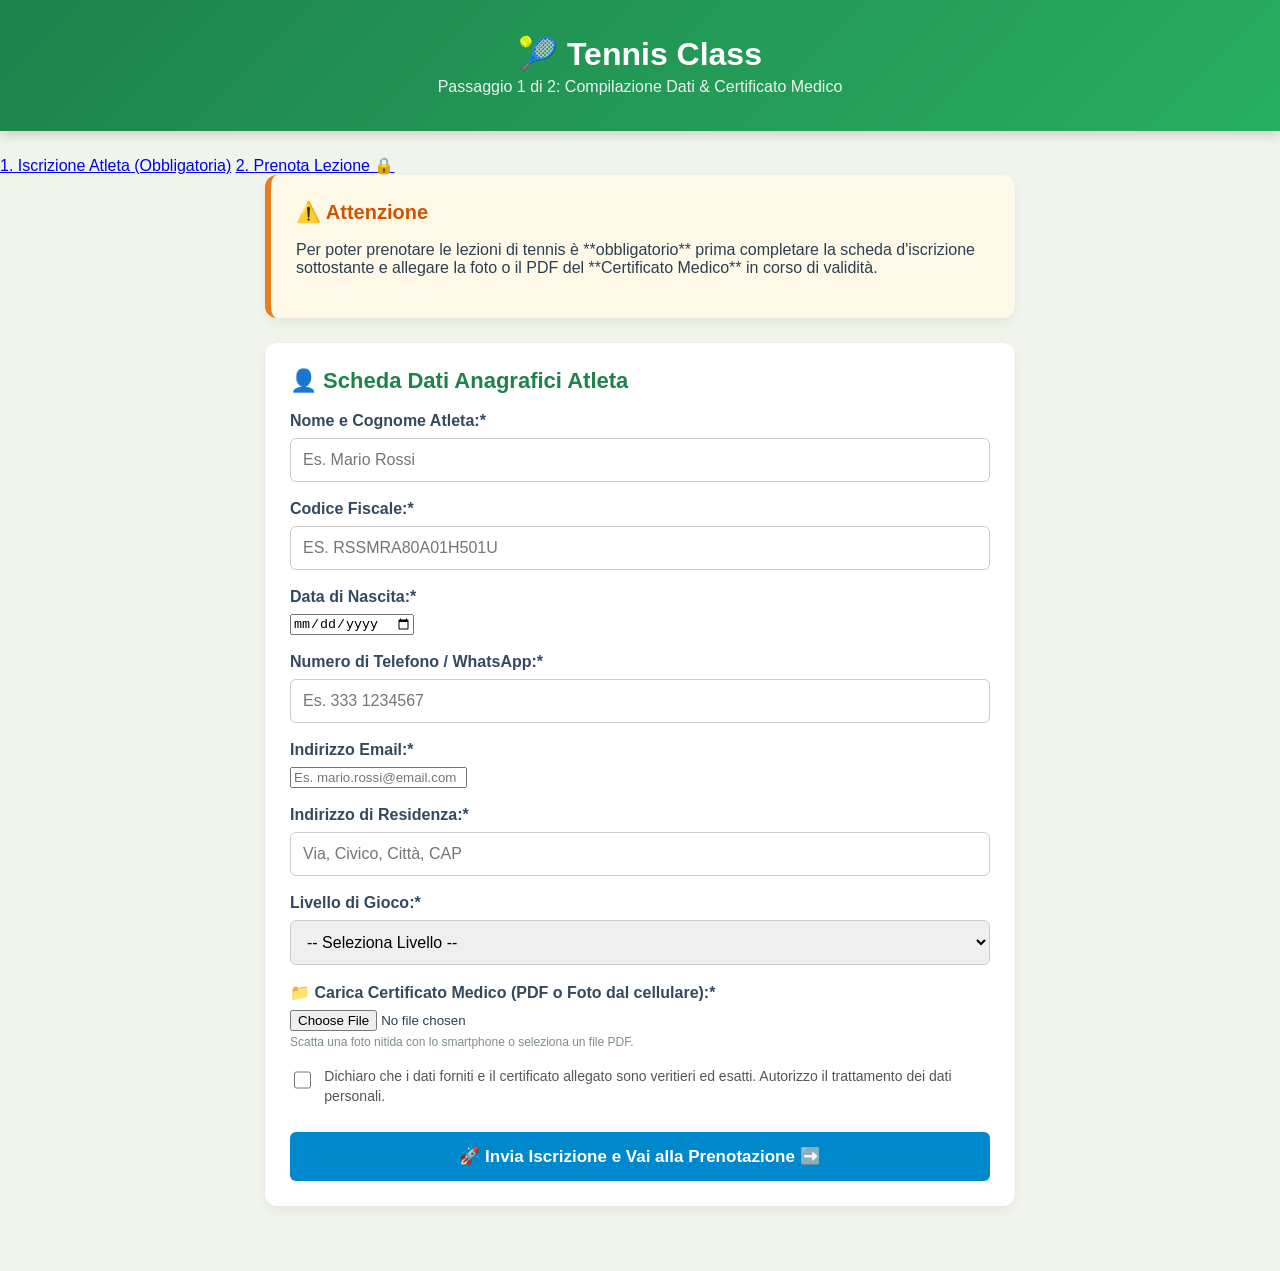
==== commit c0b0d373: "Update index.html" ====
--- a/index.html
+++ b/index.html
@@ -3,14 +3,14 @@
 <head>
     <meta charset="UTF-8">
     <meta name="viewport" content="width=device-width, initial-scale=1.0">
-    <title>Tennis Club - Passaggio 1: Iscrizione Atleta 🎾</title>
+    <title>Tennis Class - Passaggio 1: Iscrizione Atleta 🎾</title>
     <link rel="stylesheet" href="style.css">
 </head>
 <body>
 
     <!-- Intestazione -->
     <header class="header-club">
-        <h1>🎾 Tennis Club</h1>
+        <h1>🎾 Tennis Class</h1>
         <p>Passaggio 1 di 2: Compilazione Dati & Certificato Medico</p>
     </header>
 
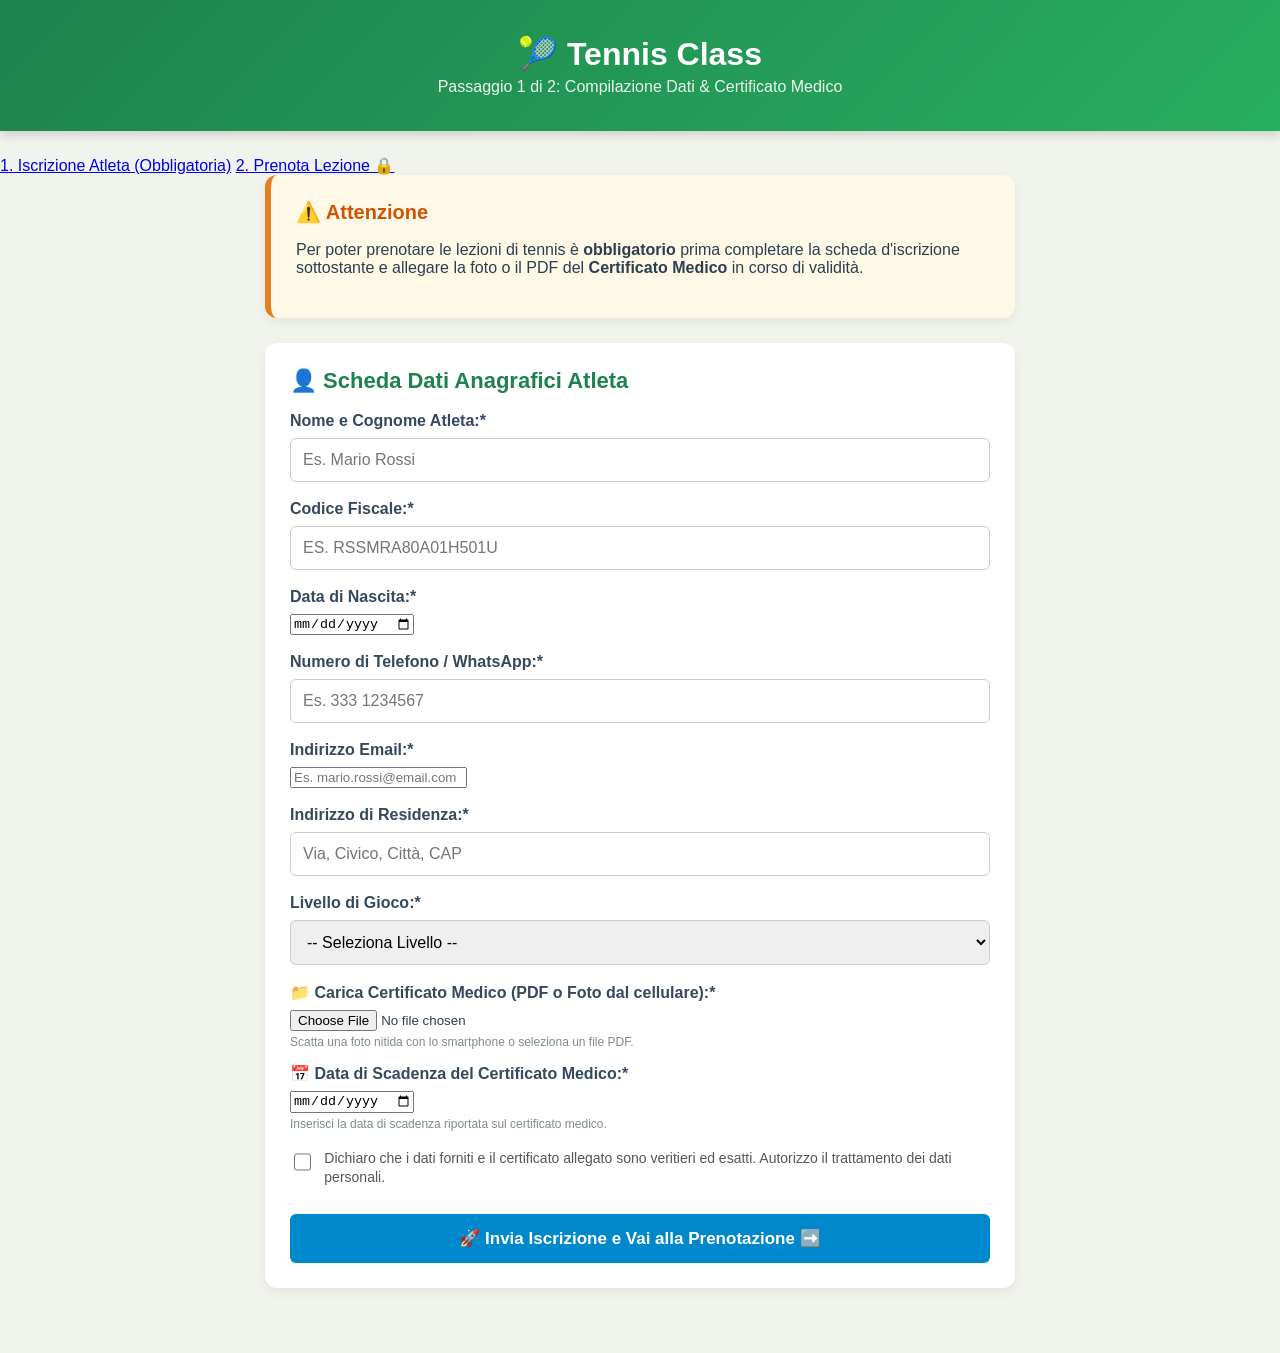
==== commit 27b309e7: "Update index.html" ====
--- a/index.html
+++ b/index.html
@@ -25,7 +25,7 @@
         <!-- Sezione Regole e Requisiti -->
         <section class="card alert-card">
             <h2>⚠️ Attenzione</h2>
-            <p>Per poter prenotare le lezioni di tennis è **obbligatorio** prima completare la scheda d'iscrizione sottostante e allegare la foto o il PDF del **Certificato Medico** in corso di validità.</p>
+            <p>Per poter prenotare le lezioni di tennis è <strong>obbligatorio</strong> prima completare la scheda d'iscrizione sottostante e allegare la foto o il PDF del <strong>Certificato Medico</strong> in corso di validità.</p>
         </section>
 
         <!-- Modulo Iscrizione Atleta -->
@@ -75,12 +75,18 @@
                     </select>
                 </div>
 
-                <!-- Caricamento Certificato Medico (PDF o Foto) -->
+                <!-- Caricamento Certificato Medico e Data di Scadenza -->
                 <div class="form-group upload-box">
                     <label for="certificatoMedico">📁 Carica Certificato Medico (PDF o Foto dal cellulare):*</label>
                     <input type="file" id="certificatoMedico" accept="image/*,application/pdf" capture="environment" required>
                     <small>Scatta una foto nitida con lo smartphone o seleziona un file PDF.</small>
                     <div id="filePreview" class="file-preview"></div>
+
+                    <div style="margin-top: 15px;">
+                        <label for="scadenzaCertificato">📅 Data di Scadenza del Certificato Medico:*</label>
+                        <input type="date" id="scadenzaCertificato" required>
+                        <small>Inserisci la data di scadenza riportata sul certificato medico.</small>
+                    </div>
                 </div>
 
                 <div class="form-group checkbox-group">
--- a/style.css
+++ b/style.css
@@ -208,3 +208,12 @@
     opacity: 0.6;
     pointer-events: none;
 }
+
+.regola-pagamento-box {
+    margin-top: 15px;
+    padding: 12px 15px;
+    background-color: #eef9ff;
+    border-left: 4px solid #3498db;
+    border-radius: 6px;
+    font-size: 0.95rem;
+    color: #2c3e50;
